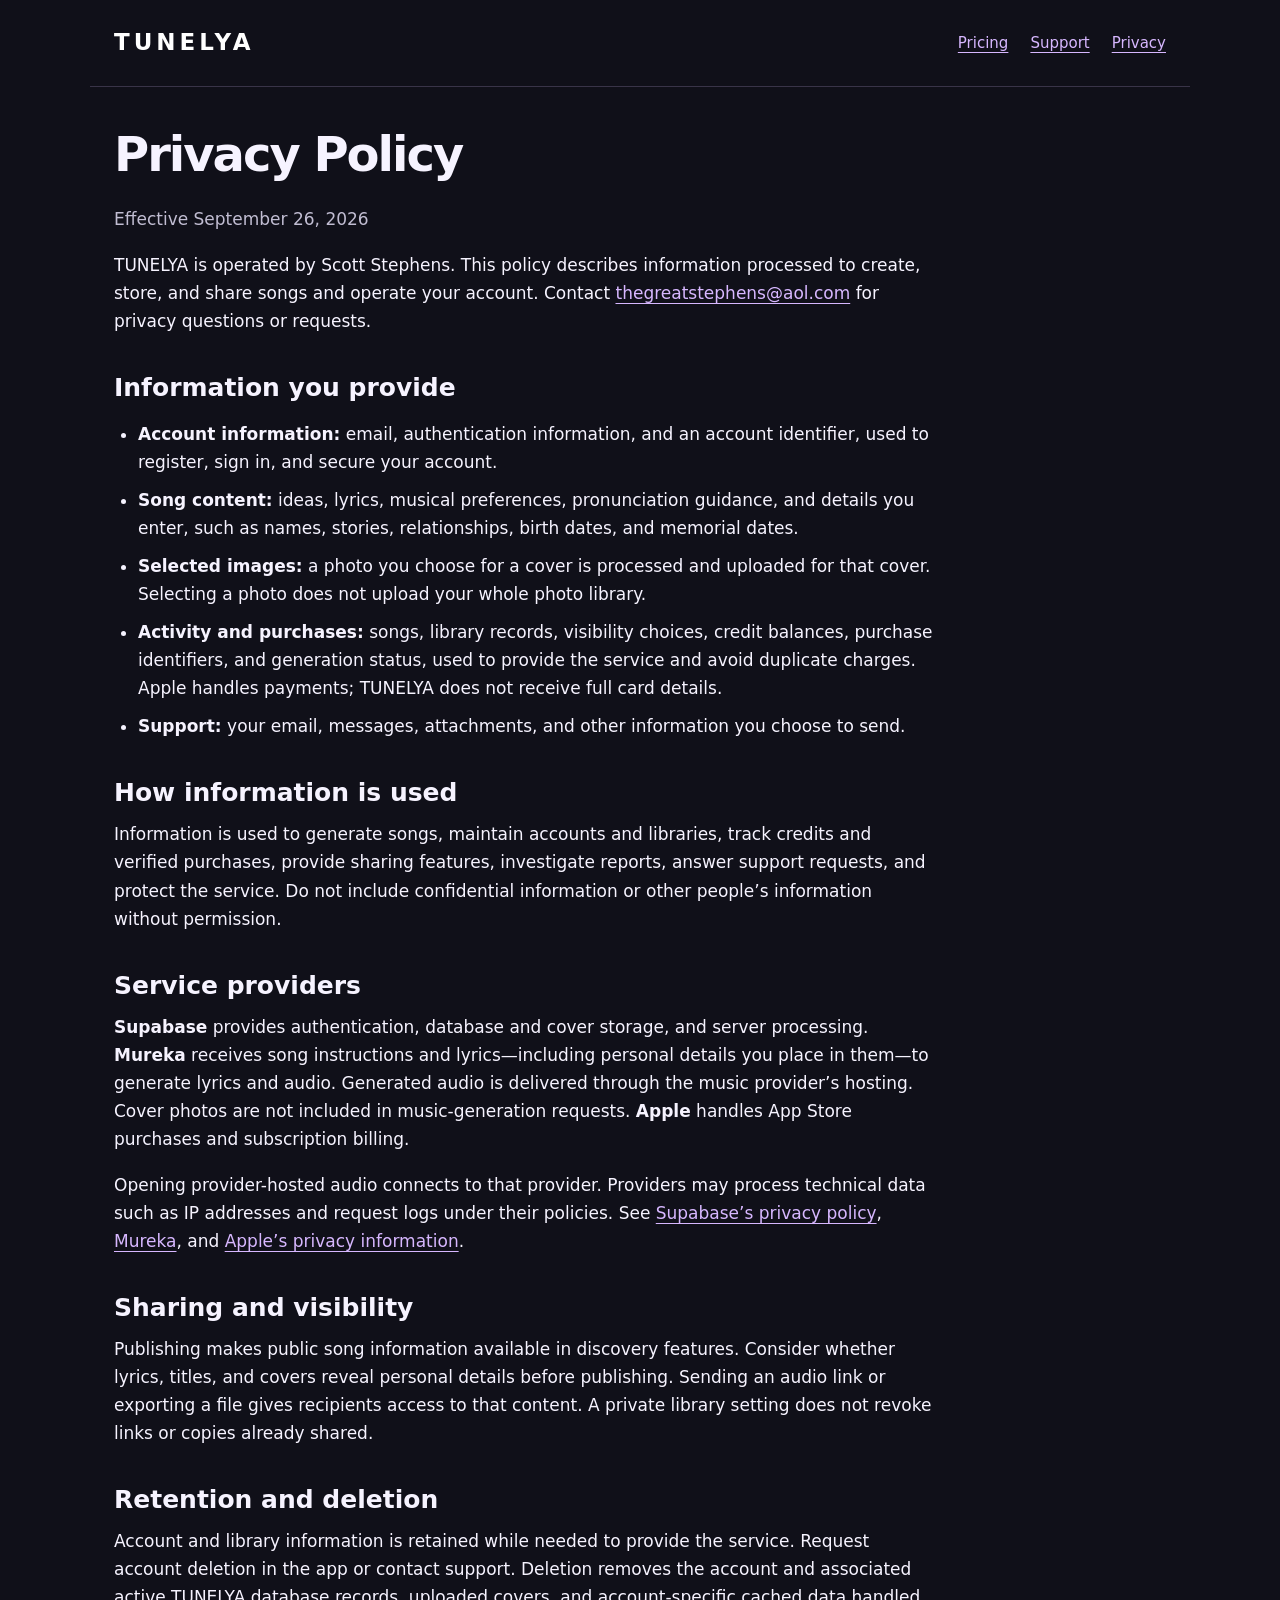
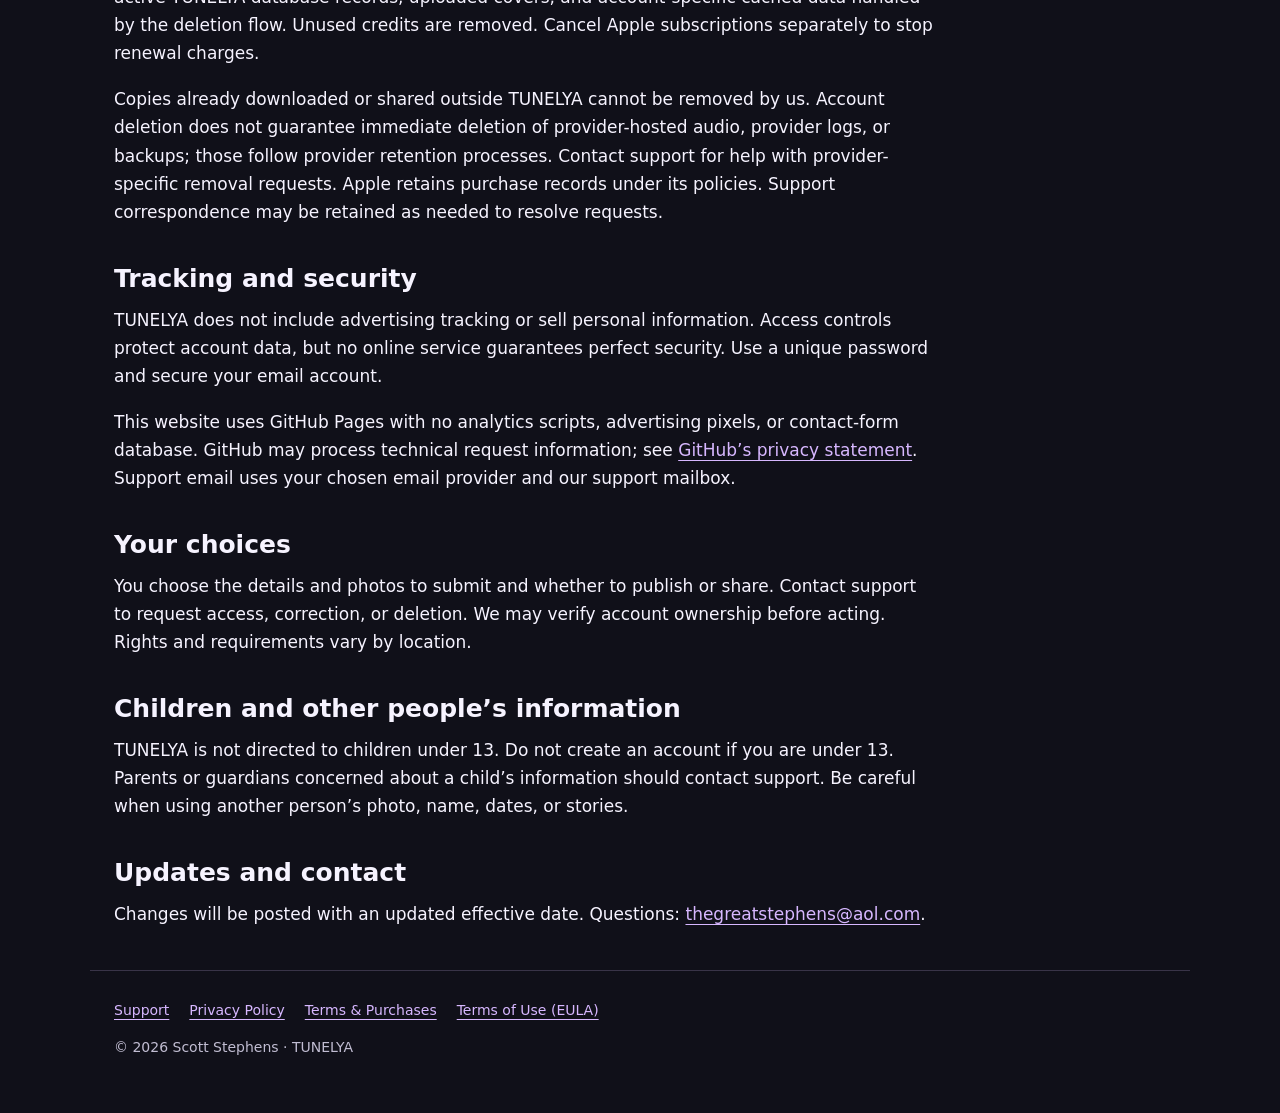
==== privacy.html @ 78f5f085 "Add TUNELYA privacy.html" ====
<!doctype html><html lang="en"><head><meta charset="utf-8"><meta name="viewport" content="width=device-width,initial-scale=1"><meta name="theme-color" content="#101019"><meta name="description" content="TUNELYA personal AI songs, launch plans, support and privacy information."><title>Privacy Policy | TUNELYA</title><link rel="stylesheet" href="styles.css"></head><body><header><a class="brand" href="./">TUNELYA</a><nav aria-label="Main navigation"><a href="./#pricing">Pricing</a><a href="support.html">Support</a><a href="privacy.html">Privacy</a></nav></header><main><div class="document"><h1>Privacy Policy</h1><p class="muted">Effective September 26, 2026</p><p>TUNELYA is operated by Scott Stephens. This policy describes information processed to create, store, and share songs and operate your account. Contact <a href="mailto:thegreatstephens@aol.com?subject=TUNELYA%20Support">thegreatstephens@aol.com</a> for privacy questions or requests.</p>
<h2>Information you provide</h2><ul><li><strong>Account information:</strong> email, authentication information, and an account identifier, used to register, sign in, and secure your account.</li><li><strong>Song content:</strong> ideas, lyrics, musical preferences, pronunciation guidance, and details you enter, such as names, stories, relationships, birth dates, and memorial dates.</li><li><strong>Selected images:</strong> a photo you choose for a cover is processed and uploaded for that cover. Selecting a photo does not upload your whole photo library.</li><li><strong>Activity and purchases:</strong> songs, library records, visibility choices, credit balances, purchase identifiers, and generation status, used to provide the service and avoid duplicate charges. Apple handles payments; TUNELYA does not receive full card details.</li><li><strong>Support:</strong> your email, messages, attachments, and other information you choose to send.</li></ul>
<h2>How information is used</h2><p>Information is used to generate songs, maintain accounts and libraries, track credits and verified purchases, provide sharing features, investigate reports, answer support requests, and protect the service. Do not include confidential information or other people’s information without permission.</p>
<h2>Service providers</h2><p><strong>Supabase</strong> provides authentication, database and cover storage, and server processing. <strong>Mureka</strong> receives song instructions and lyrics—including personal details you place in them—to generate lyrics and audio. Generated audio is delivered through the music provider’s hosting. Cover photos are not included in music-generation requests. <strong>Apple</strong> handles App Store purchases and subscription billing.</p><p>Opening provider-hosted audio connects to that provider. Providers may process technical data such as IP addresses and request logs under their policies. See <a href="https://supabase.com/privacy">Supabase’s privacy policy</a>, <a href="https://www.mureka.ai/">Mureka</a>, and <a href="https://www.apple.com/legal/privacy/">Apple’s privacy information</a>.</p>
<h2>Sharing and visibility</h2><p>Publishing makes public song information available in discovery features. Consider whether lyrics, titles, and covers reveal personal details before publishing. Sending an audio link or exporting a file gives recipients access to that content. A private library setting does not revoke links or copies already shared.</p>
<h2>Retention and deletion</h2><p>Account and library information is retained while needed to provide the service. Request account deletion in the app or contact support. Deletion removes the account and associated active TUNELYA database records, uploaded covers, and account-specific cached data handled by the deletion flow. Unused credits are removed. Cancel Apple subscriptions separately to stop renewal charges.</p><p>Copies already downloaded or shared outside TUNELYA cannot be removed by us. Account deletion does not guarantee immediate deletion of provider-hosted audio, provider logs, or backups; those follow provider retention processes. Contact support for help with provider-specific removal requests. Apple retains purchase records under its policies. Support correspondence may be retained as needed to resolve requests.</p>
<h2>Tracking and security</h2><p>TUNELYA does not include advertising tracking or sell personal information. Access controls protect account data, but no online service guarantees perfect security. Use a unique password and secure your email account.</p><p>This website uses GitHub Pages with no analytics scripts, advertising pixels, or contact-form database. GitHub may process technical request information; see <a href="https://docs.github.com/en/site-policy/privacy-policies/github-general-privacy-statement">GitHub’s privacy statement</a>. Support email uses your chosen email provider and our support mailbox.</p>
<h2>Your choices</h2><p>You choose the details and photos to submit and whether to publish or share. Contact support to request access, correction, or deletion. We may verify account ownership before acting. Rights and requirements vary by location.</p>
<h2>Children and other people’s information</h2><p>TUNELYA is not directed to children under 13. Do not create an account if you are under 13. Parents or guardians concerned about a child’s information should contact support. Be careful when using another person’s photo, name, dates, or stories.</p>
<h2>Updates and contact</h2><p>Changes will be posted with an updated effective date. Questions: <a href="mailto:thegreatstephens@aol.com?subject=TUNELYA%20Support">thegreatstephens@aol.com</a>.</p></div></main><footer><div class="footer-links"><a href="support.html">Support</a><a href="privacy.html">Privacy Policy</a><a href="terms.html">Terms &amp; Purchases</a><a href="https://www.apple.com/legal/internet-services/itunes/dev/stdeula/">Terms of Use (EULA)</a></div><p>© 2026 Scott Stephens · TUNELYA</p></footer></body></html>
---- styles.css ----
:root{color-scheme:dark;--bg:#101019;--panel:#1b1b2a;--ink:#f6f3ff;--muted:#c1bdd2;--accent:#d7b7ff;--line:#393448}*{box-sizing:border-box}html{scroll-behavior:smooth}body{margin:0;background:var(--bg);color:var(--ink);font:17px/1.65 system-ui,-apple-system,BlinkMacSystemFont,"Segoe UI",sans-serif}a{color:var(--accent);text-underline-offset:4px}a:hover{color:#fff}a:focus-visible,summary:focus-visible{outline:3px solid #e3c58c;outline-offset:5px}header,main,footer{max-width:1100px;margin:auto;padding:24px}header{display:flex;align-items:center;justify-content:space-between;gap:20px;flex-wrap:wrap;border-bottom:1px solid var(--line)}.brand{font-size:23px;font-weight:850;letter-spacing:4px;text-decoration:none;color:#fff}nav{display:flex;gap:22px;flex-wrap:wrap}nav a{font-size:15px}.hero{padding:72px 0 48px;max-width:820px}.eyebrow{color:#e3c58c;text-transform:uppercase;letter-spacing:2px;font-size:13px;font-weight:750}h1{font-size:clamp(38px,7vw,76px);line-height:1.08;letter-spacing:-2px;margin:18px 0 24px}h2{font-size:clamp(25px,4vw,36px);line-height:1.2;margin:0 0 18px}h3{margin:0 0 10px;font-size:22px}p{margin:0 0 18px}.lead{font-size:21px;color:var(--muted);max-width:720px}.button{display:inline-block;padding:13px 23px;background:var(--accent);border-radius:9px;color:#21132e;font-weight:750;text-decoration:none;margin:8px 12px 8px 0}.button:hover{background:#ecd9ff;color:#21132e}.section{margin:40px 0 60px}.grid{display:grid;grid-template-columns:repeat(3,minmax(0,1fr));gap:18px}.card{border:1px solid var(--line);background:var(--panel);border-radius:16px;padding:26px}.card p:last-child{margin-bottom:0}.muted,.small{color:var(--muted)}.small{font-size:14px}.price{font-size:32px;font-weight:800;margin:8px 0}.price span{font-size:15px;font-weight:400;color:var(--muted)}.count{color:#e3c58c;font-weight:750}.note{border-left:3px solid #e3c58c;padding:12px 20px;background:#201e2a;margin:24px 0}details{border-bottom:1px solid var(--line);padding:18px 0}summary{cursor:pointer;font-weight:700}details p{margin:15px 0 0}.document{max-width:820px}.document h1{font-size:48px}.document h2{font-size:25px;margin:38px 0 12px}.document ul{padding-left:24px}.document li{margin:10px 0}footer{border-top:1px solid var(--line);font-size:14px;color:var(--muted);padding-top:28px;padding-bottom:36px}.footer-links{display:flex;gap:20px;flex-wrap:wrap;margin-bottom:14px}@media(max-width:720px){.grid{grid-template-columns:1fr}.hero{padding:42px 0 24px}header,main,footer{padding-left:20px;padding-right:20px}nav{gap:15px}.document h1{font-size:38px;letter-spacing:-1px}}@media(prefers-reduced-motion:reduce){html{scroll-behavior:auto}}
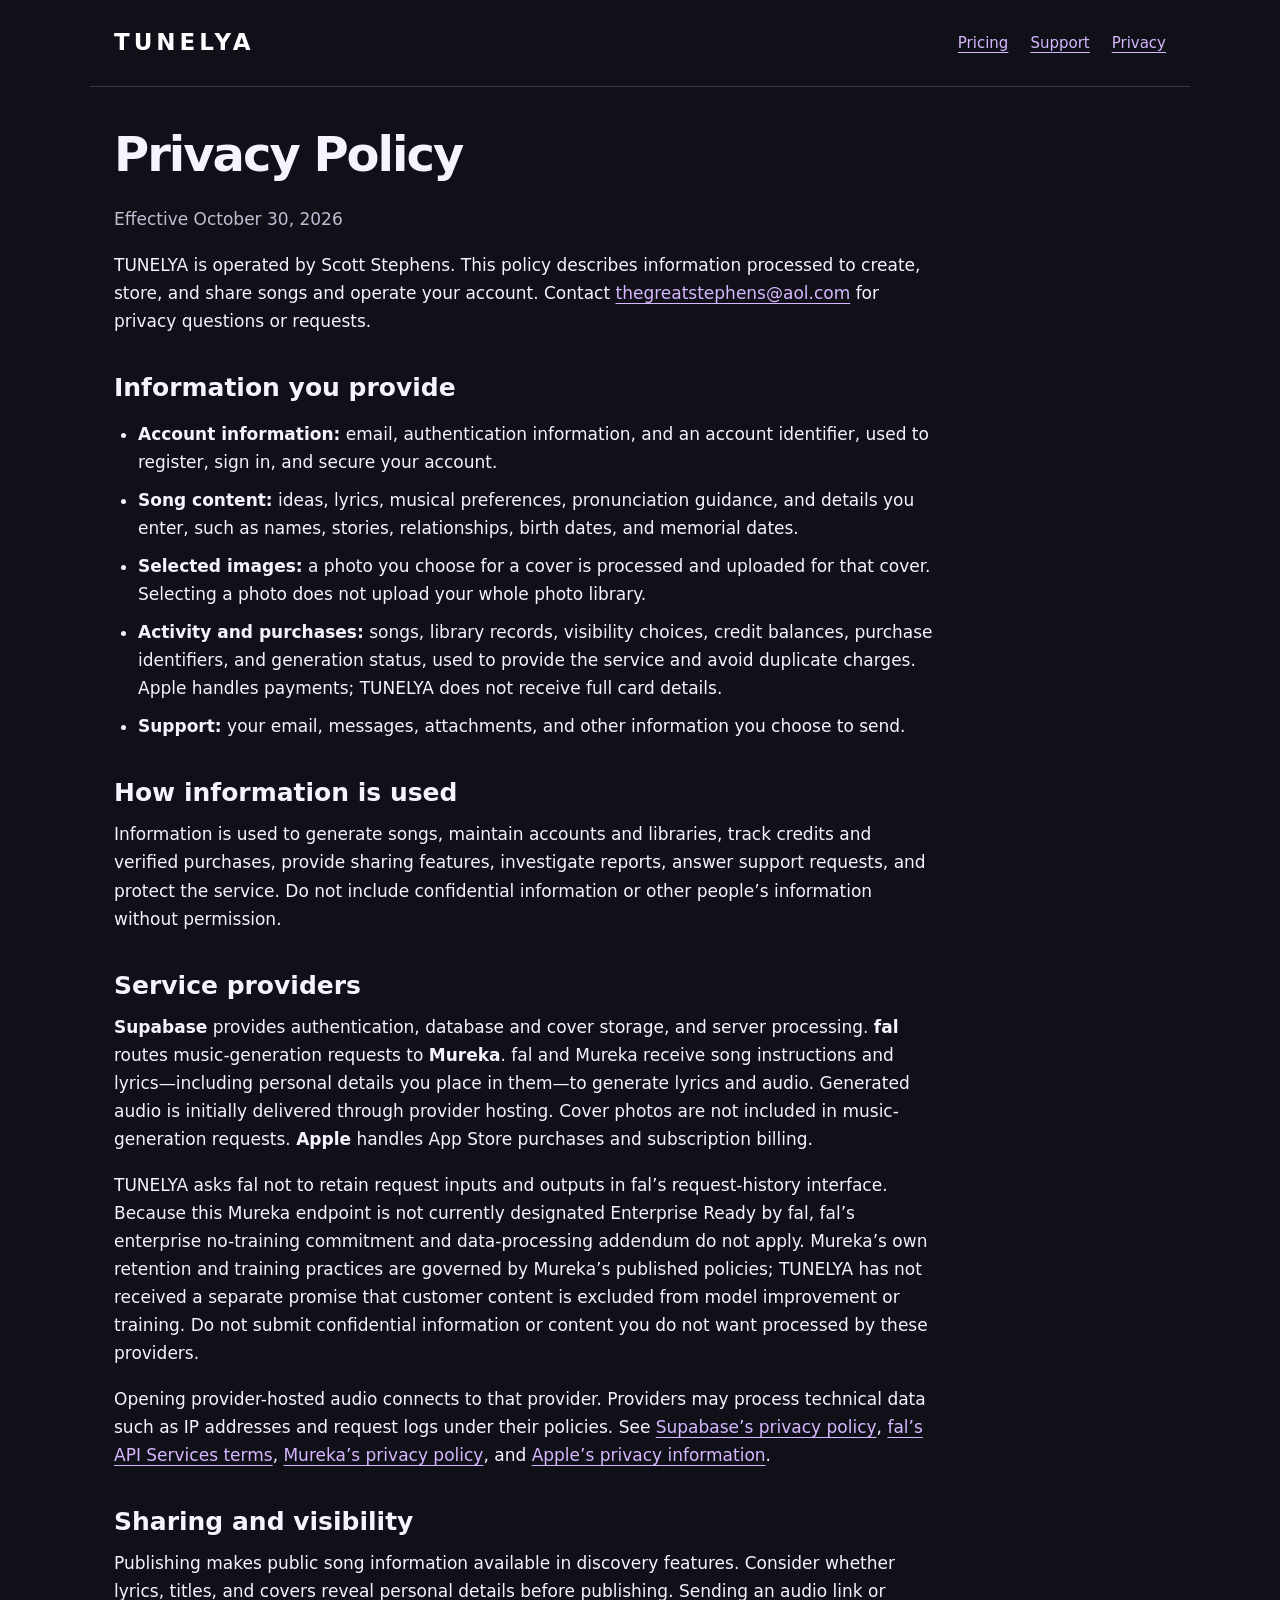
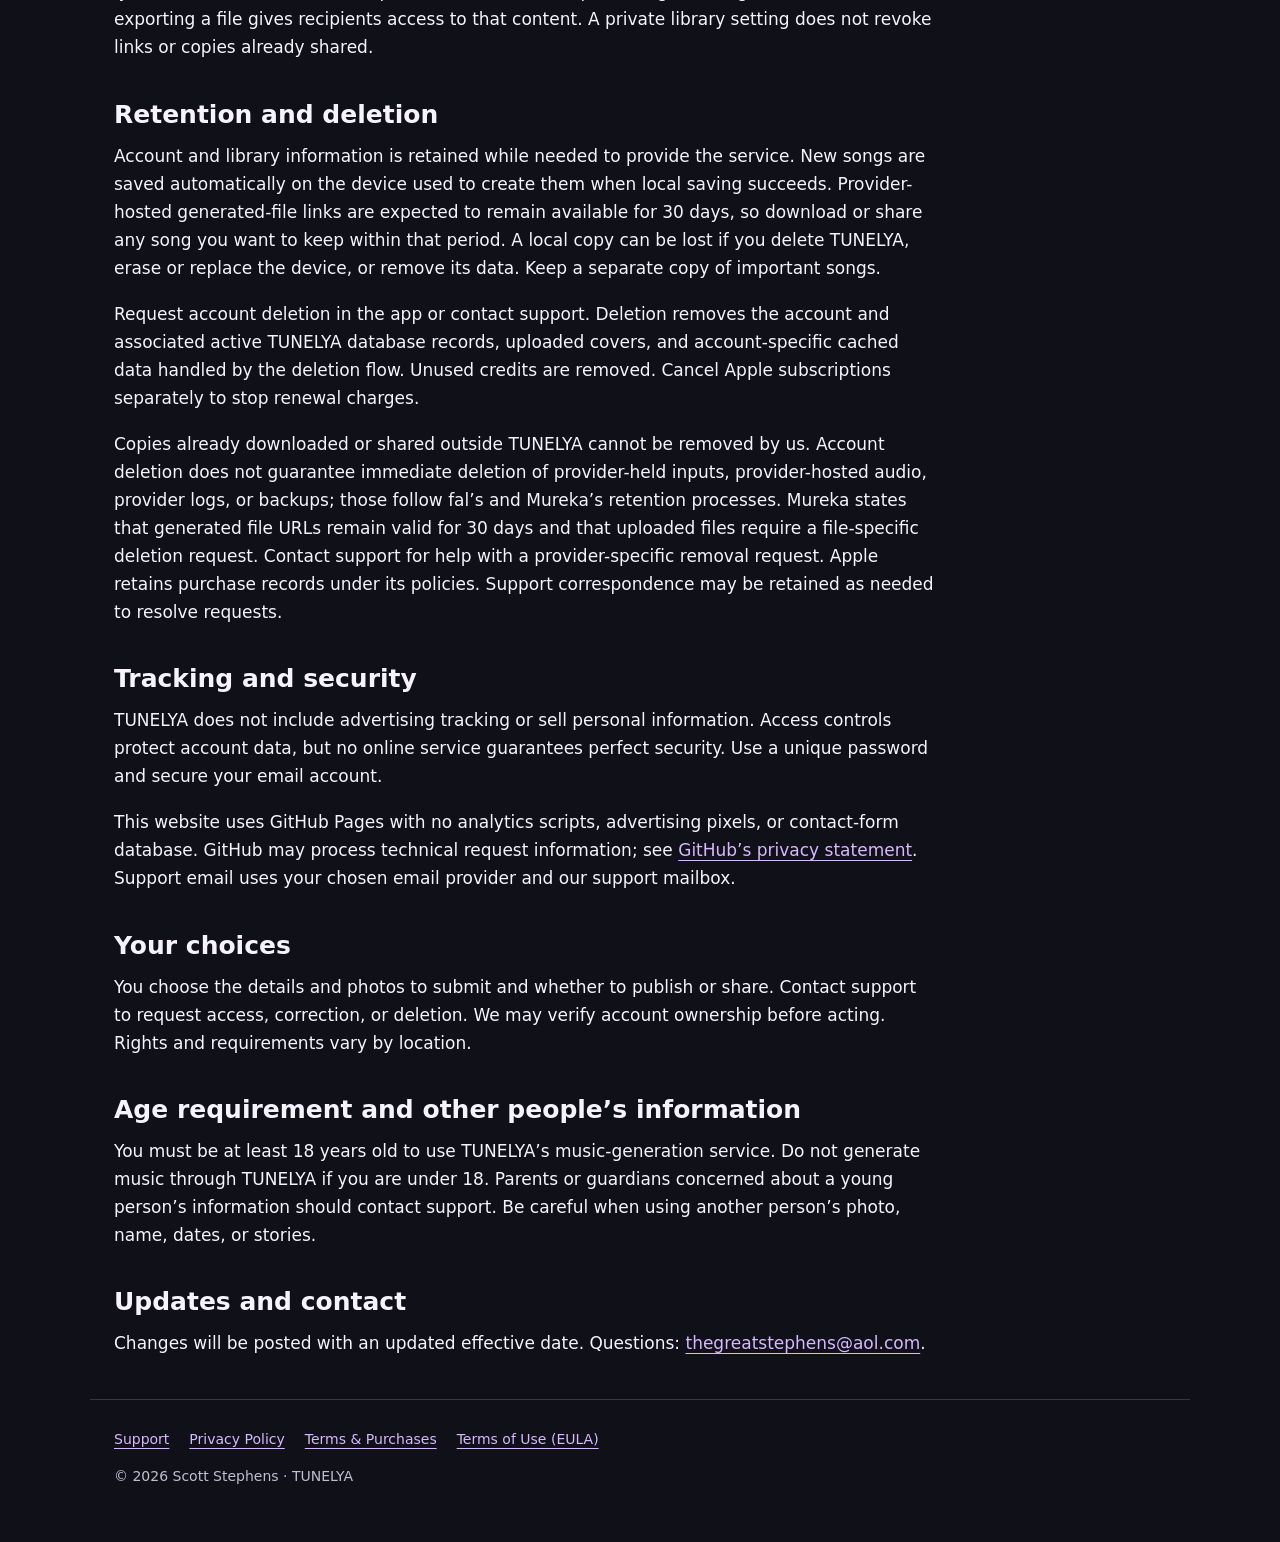
==== commit 9dc579ed: "Update TUNELYA generation privacy and retention terms" ====
--- a/privacy.html
+++ b/privacy.html
@@ -1,10 +1,10 @@
-<!doctype html><html lang="en"><head><meta charset="utf-8"><meta name="viewport" content="width=device-width,initial-scale=1"><meta name="theme-color" content="#101019"><meta name="description" content="TUNELYA personal AI songs, launch plans, support and privacy information."><title>Privacy Policy | TUNELYA</title><link rel="stylesheet" href="styles.css"></head><body><header><a class="brand" href="./">TUNELYA</a><nav aria-label="Main navigation"><a href="./#pricing">Pricing</a><a href="support.html">Support</a><a href="privacy.html">Privacy</a></nav></header><main><div class="document"><h1>Privacy Policy</h1><p class="muted">Effective September 26, 2026</p><p>TUNELYA is operated by Scott Stephens. This policy describes information processed to create, store, and share songs and operate your account. Contact <a href="mailto:thegreatstephens@aol.com?subject=TUNELYA%20Support">thegreatstephens@aol.com</a> for privacy questions or requests.</p>
+<!doctype html><html lang="en"><head><meta charset="utf-8"><meta name="viewport" content="width=device-width,initial-scale=1"><meta name="theme-color" content="#101019"><meta name="description" content="TUNELYA personal AI songs, launch plans, support and privacy information."><title>Privacy Policy | TUNELYA</title><link rel="stylesheet" href="styles.css"></head><body><header><a class="brand" href="./">TUNELYA</a><nav aria-label="Main navigation"><a href="./#pricing">Pricing</a><a href="support.html">Support</a><a href="privacy.html">Privacy</a></nav></header><main><div class="document"><h1>Privacy Policy</h1><p class="muted">Effective October 30, 2026</p><p>TUNELYA is operated by Scott Stephens. This policy describes information processed to create, store, and share songs and operate your account. Contact <a href="mailto:thegreatstephens@aol.com?subject=TUNELYA%20Support">thegreatstephens@aol.com</a> for privacy questions or requests.</p>
 <h2>Information you provide</h2><ul><li><strong>Account information:</strong> email, authentication information, and an account identifier, used to register, sign in, and secure your account.</li><li><strong>Song content:</strong> ideas, lyrics, musical preferences, pronunciation guidance, and details you enter, such as names, stories, relationships, birth dates, and memorial dates.</li><li><strong>Selected images:</strong> a photo you choose for a cover is processed and uploaded for that cover. Selecting a photo does not upload your whole photo library.</li><li><strong>Activity and purchases:</strong> songs, library records, visibility choices, credit balances, purchase identifiers, and generation status, used to provide the service and avoid duplicate charges. Apple handles payments; TUNELYA does not receive full card details.</li><li><strong>Support:</strong> your email, messages, attachments, and other information you choose to send.</li></ul>
 <h2>How information is used</h2><p>Information is used to generate songs, maintain accounts and libraries, track credits and verified purchases, provide sharing features, investigate reports, answer support requests, and protect the service. Do not include confidential information or other people’s information without permission.</p>
-<h2>Service providers</h2><p><strong>Supabase</strong> provides authentication, database and cover storage, and server processing. <strong>Mureka</strong> receives song instructions and lyrics—including personal details you place in them—to generate lyrics and audio. Generated audio is delivered through the music provider’s hosting. Cover photos are not included in music-generation requests. <strong>Apple</strong> handles App Store purchases and subscription billing.</p><p>Opening provider-hosted audio connects to that provider. Providers may process technical data such as IP addresses and request logs under their policies. See <a href="https://supabase.com/privacy">Supabase’s privacy policy</a>, <a href="https://www.mureka.ai/">Mureka</a>, and <a href="https://www.apple.com/legal/privacy/">Apple’s privacy information</a>.</p>
+<h2>Service providers</h2><p><strong>Supabase</strong> provides authentication, database and cover storage, and server processing. <strong>fal</strong> routes music-generation requests to <strong>Mureka</strong>. fal and Mureka receive song instructions and lyrics—including personal details you place in them—to generate lyrics and audio. Generated audio is initially delivered through provider hosting. Cover photos are not included in music-generation requests. <strong>Apple</strong> handles App Store purchases and subscription billing.</p><p>TUNELYA asks fal not to retain request inputs and outputs in fal’s request-history interface. Because this Mureka endpoint is not currently designated Enterprise Ready by fal, fal’s enterprise no-training commitment and data-processing addendum do not apply. Mureka’s own retention and training practices are governed by Mureka’s published policies; TUNELYA has not received a separate promise that customer content is excluded from model improvement or training. Do not submit confidential information or content you do not want processed by these providers.</p><p>Opening provider-hosted audio connects to that provider. Providers may process technical data such as IP addresses and request logs under their policies. See <a href="https://supabase.com/privacy">Supabase’s privacy policy</a>, <a href="https://fal.ai/legal/api-services">fal’s API Services terms</a>, <a href="https://platform.mureka.ai/privacy_policy.pdf">Mureka’s privacy policy</a>, and <a href="https://www.apple.com/legal/privacy/">Apple’s privacy information</a>.</p>
 <h2>Sharing and visibility</h2><p>Publishing makes public song information available in discovery features. Consider whether lyrics, titles, and covers reveal personal details before publishing. Sending an audio link or exporting a file gives recipients access to that content. A private library setting does not revoke links or copies already shared.</p>
-<h2>Retention and deletion</h2><p>Account and library information is retained while needed to provide the service. Request account deletion in the app or contact support. Deletion removes the account and associated active TUNELYA database records, uploaded covers, and account-specific cached data handled by the deletion flow. Unused credits are removed. Cancel Apple subscriptions separately to stop renewal charges.</p><p>Copies already downloaded or shared outside TUNELYA cannot be removed by us. Account deletion does not guarantee immediate deletion of provider-hosted audio, provider logs, or backups; those follow provider retention processes. Contact support for help with provider-specific removal requests. Apple retains purchase records under its policies. Support correspondence may be retained as needed to resolve requests.</p>
+<h2>Retention and deletion</h2><p>Account and library information is retained while needed to provide the service. New songs are saved automatically on the device used to create them when local saving succeeds. Provider-hosted generated-file links are expected to remain available for 30 days, so download or share any song you want to keep within that period. A local copy can be lost if you delete TUNELYA, erase or replace the device, or remove its data. Keep a separate copy of important songs.</p><p>Request account deletion in the app or contact support. Deletion removes the account and associated active TUNELYA database records, uploaded covers, and account-specific cached data handled by the deletion flow. Unused credits are removed. Cancel Apple subscriptions separately to stop renewal charges.</p><p>Copies already downloaded or shared outside TUNELYA cannot be removed by us. Account deletion does not guarantee immediate deletion of provider-held inputs, provider-hosted audio, provider logs, or backups; those follow fal’s and Mureka’s retention processes. Mureka states that generated file URLs remain valid for 30 days and that uploaded files require a file-specific deletion request. Contact support for help with a provider-specific removal request. Apple retains purchase records under its policies. Support correspondence may be retained as needed to resolve requests.</p>
 <h2>Tracking and security</h2><p>TUNELYA does not include advertising tracking or sell personal information. Access controls protect account data, but no online service guarantees perfect security. Use a unique password and secure your email account.</p><p>This website uses GitHub Pages with no analytics scripts, advertising pixels, or contact-form database. GitHub may process technical request information; see <a href="https://docs.github.com/en/site-policy/privacy-policies/github-general-privacy-statement">GitHub’s privacy statement</a>. Support email uses your chosen email provider and our support mailbox.</p>
 <h2>Your choices</h2><p>You choose the details and photos to submit and whether to publish or share. Contact support to request access, correction, or deletion. We may verify account ownership before acting. Rights and requirements vary by location.</p>
-<h2>Children and other people’s information</h2><p>TUNELYA is not directed to children under 13. Do not create an account if you are under 13. Parents or guardians concerned about a child’s information should contact support. Be careful when using another person’s photo, name, dates, or stories.</p>
-<h2>Updates and contact</h2><p>Changes will be posted with an updated effective date. Questions: <a href="mailto:thegreatstephens@aol.com?subject=TUNELYA%20Support">thegreatstephens@aol.com</a>.</p></div></main><footer><div class="footer-links"><a href="support.html">Support</a><a href="privacy.html">Privacy Policy</a><a href="terms.html">Terms &amp; Purchases</a><a href="https://www.apple.com/legal/internet-services/itunes/dev/stdeula/">Terms of Use (EULA)</a></div><p>© 2026 Scott Stephens · TUNELYA</p></footer></body></html>+<h2>Age requirement and other people’s information</h2><p>You must be at least 18 years old to use TUNELYA’s music-generation service. Do not generate music through TUNELYA if you are under 18. Parents or guardians concerned about a young person’s information should contact support. Be careful when using another person’s photo, name, dates, or stories.</p>
+<h2>Updates and contact</h2><p>Changes will be posted with an updated effective date. Questions: <a href="mailto:thegreatstephens@aol.com?subject=TUNELYA%20Support">thegreatstephens@aol.com</a>.</p></div></main><footer><div class="footer-links"><a href="support.html">Support</a><a href="privacy.html">Privacy Policy</a><a href="terms.html">Terms &amp; Purchases</a><a href="https://www.apple.com/legal/internet-services/itunes/dev/stdeula/">Terms of Use (EULA)</a></div><p>© 2026 Scott Stephens · TUNELYA</p></footer></body></html>
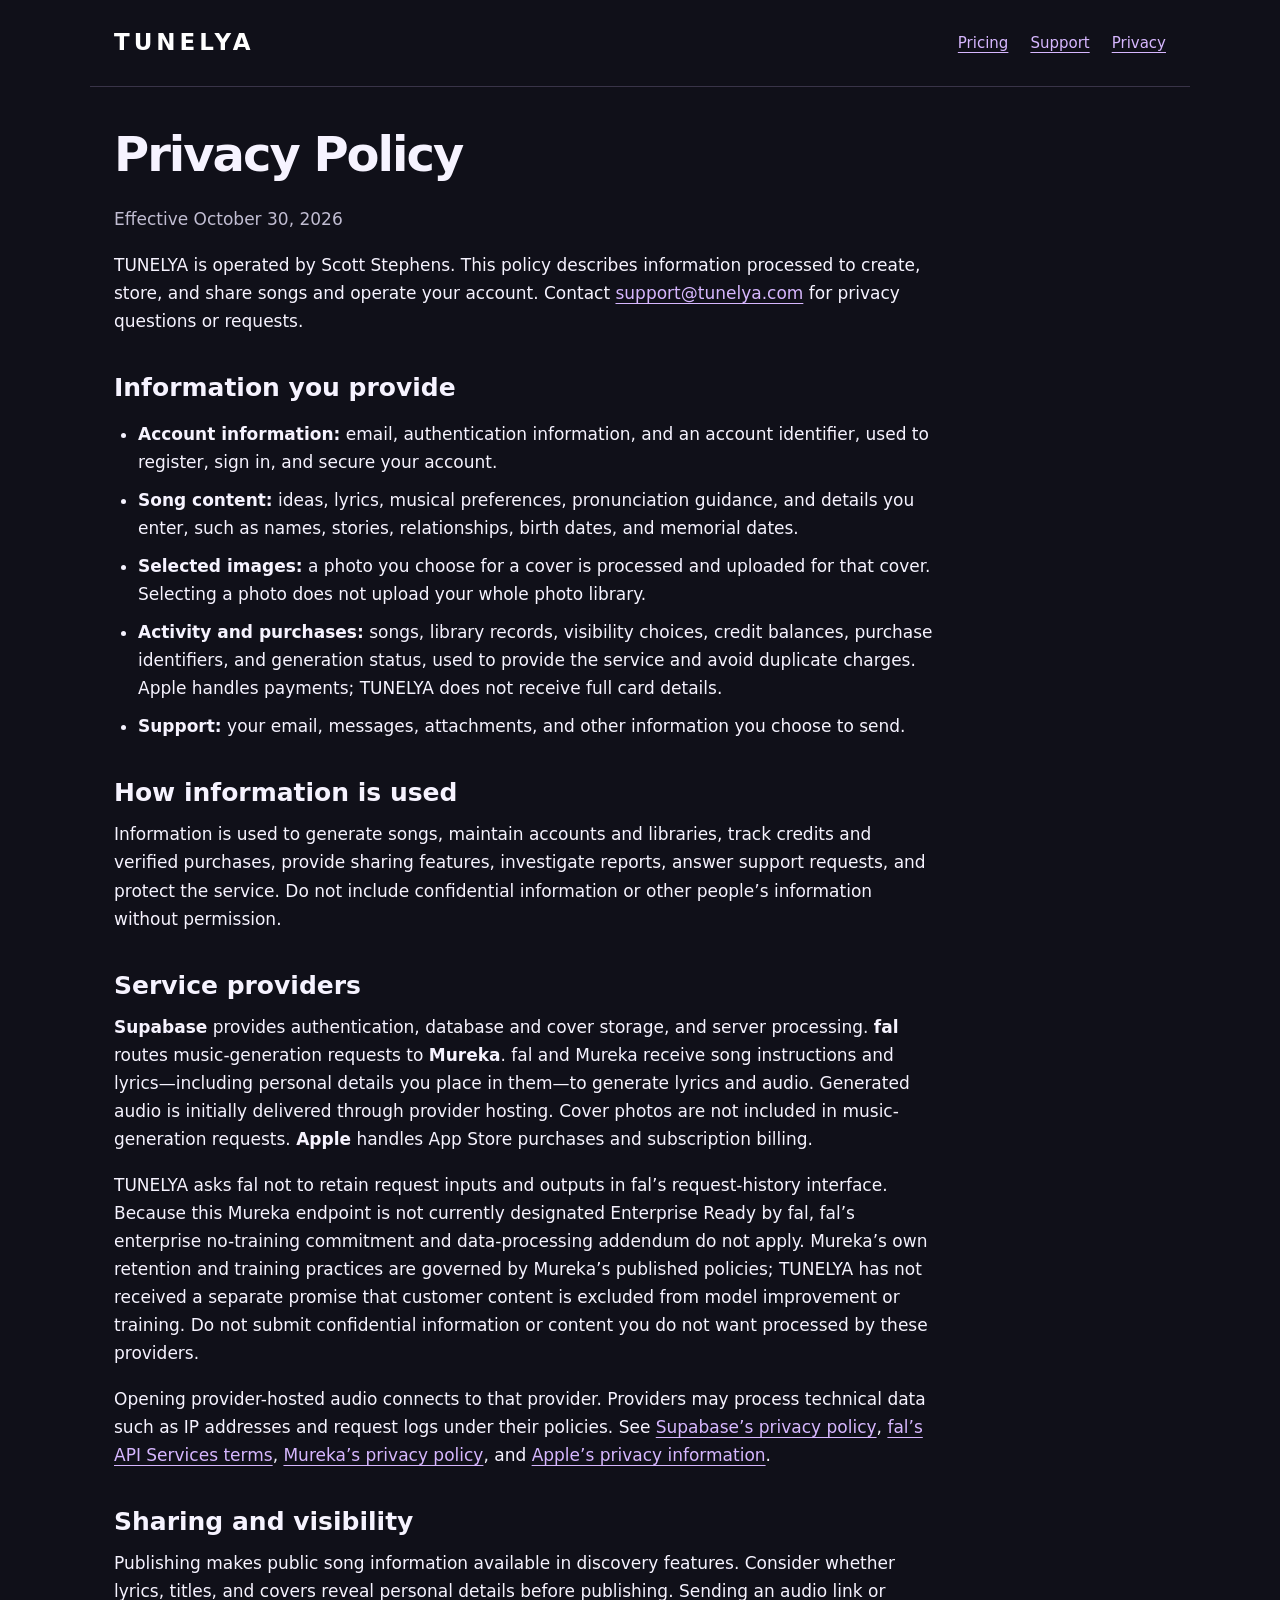
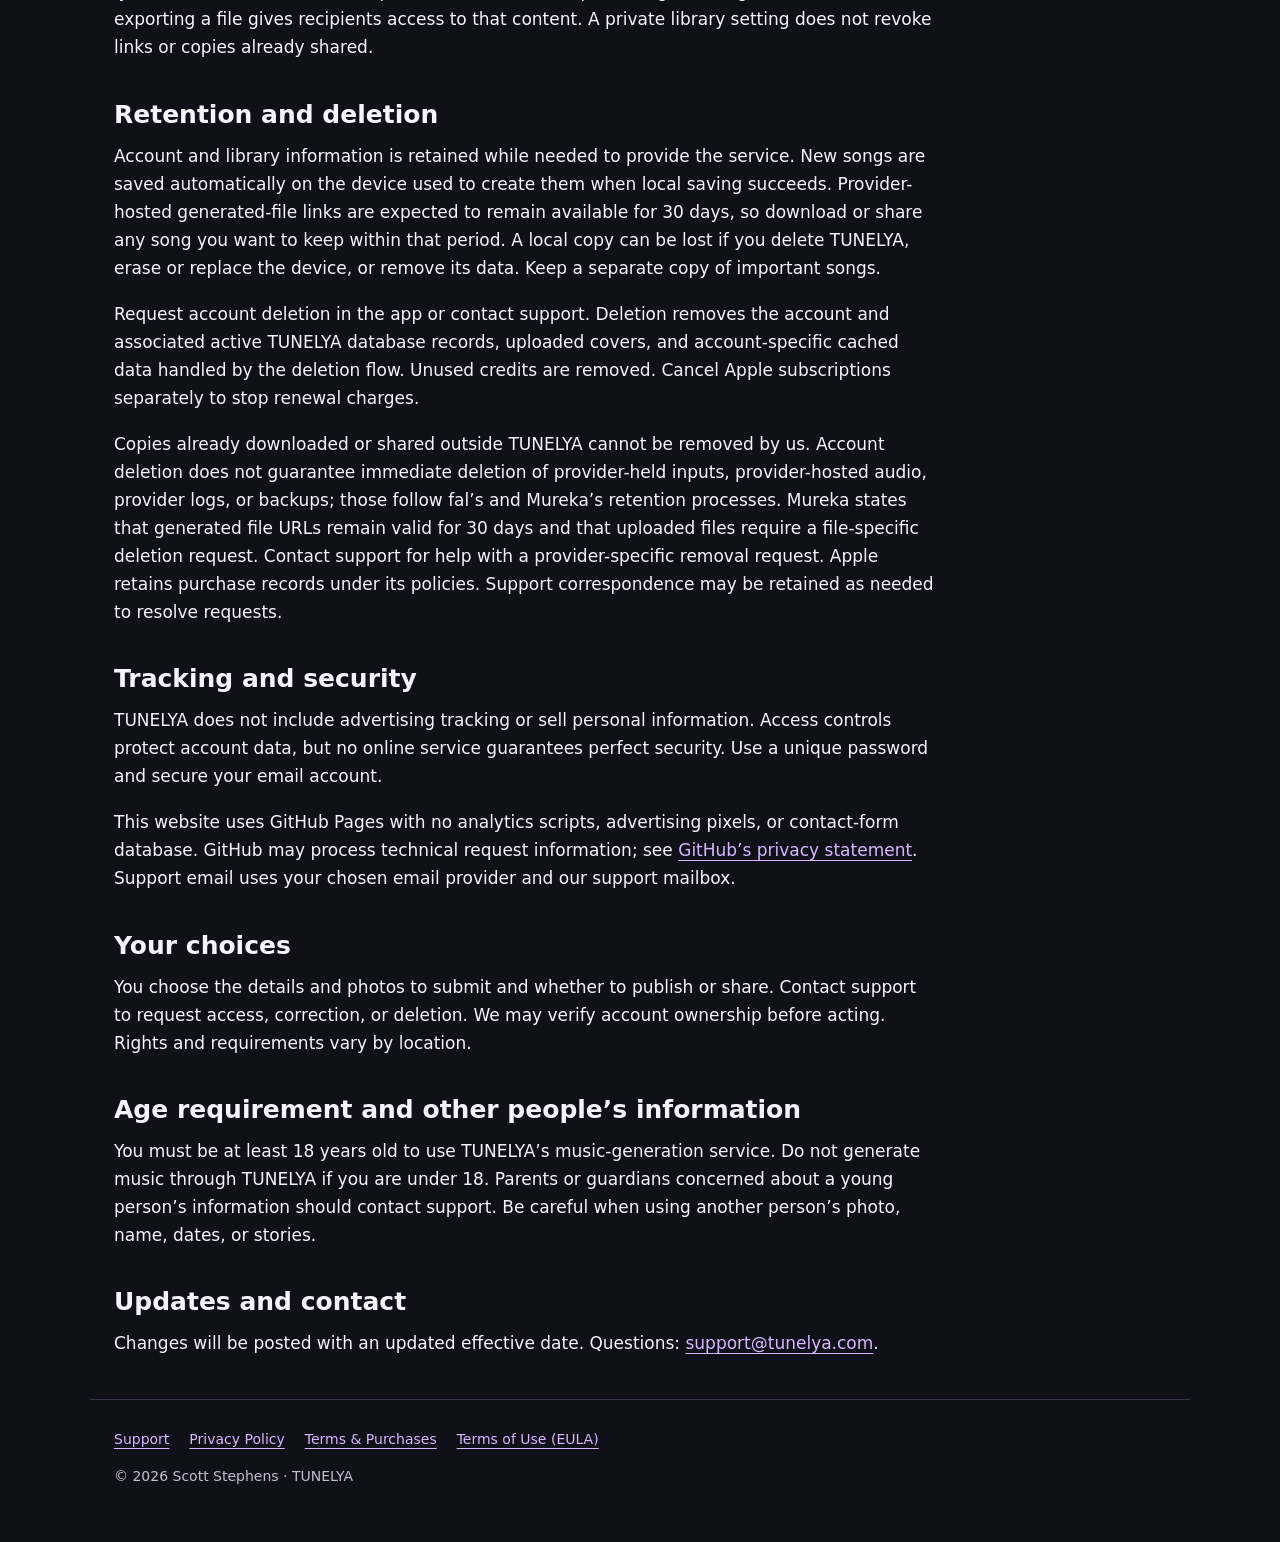
==== commit 45f2b643: "Use branded TUNELYA support email" ====
--- a/privacy.html
+++ b/privacy.html
@@ -1,4 +1,4 @@
-<!doctype html><html lang="en"><head><meta charset="utf-8"><meta name="viewport" content="width=device-width,initial-scale=1"><meta name="theme-color" content="#101019"><meta name="description" content="TUNELYA personal AI songs, launch plans, support and privacy information."><title>Privacy Policy | TUNELYA</title><link rel="stylesheet" href="styles.css"></head><body><header><a class="brand" href="./">TUNELYA</a><nav aria-label="Main navigation"><a href="./#pricing">Pricing</a><a href="support.html">Support</a><a href="privacy.html">Privacy</a></nav></header><main><div class="document"><h1>Privacy Policy</h1><p class="muted">Effective October 30, 2026</p><p>TUNELYA is operated by Scott Stephens. This policy describes information processed to create, store, and share songs and operate your account. Contact <a href="mailto:thegreatstephens@aol.com?subject=TUNELYA%20Support">thegreatstephens@aol.com</a> for privacy questions or requests.</p>
+<!doctype html><html lang="en"><head><meta charset="utf-8"><meta name="viewport" content="width=device-width,initial-scale=1"><meta name="theme-color" content="#101019"><meta name="description" content="TUNELYA personal AI songs, launch plans, support and privacy information."><title>Privacy Policy | TUNELYA</title><link rel="stylesheet" href="styles.css"></head><body><header><a class="brand" href="./">TUNELYA</a><nav aria-label="Main navigation"><a href="./#pricing">Pricing</a><a href="support.html">Support</a><a href="privacy.html">Privacy</a></nav></header><main><div class="document"><h1>Privacy Policy</h1><p class="muted">Effective October 30, 2026</p><p>TUNELYA is operated by Scott Stephens. This policy describes information processed to create, store, and share songs and operate your account. Contact <a href="mailto:support@tunelya.com?subject=TUNELYA%20Support">support@tunelya.com</a> for privacy questions or requests.</p>
 <h2>Information you provide</h2><ul><li><strong>Account information:</strong> email, authentication information, and an account identifier, used to register, sign in, and secure your account.</li><li><strong>Song content:</strong> ideas, lyrics, musical preferences, pronunciation guidance, and details you enter, such as names, stories, relationships, birth dates, and memorial dates.</li><li><strong>Selected images:</strong> a photo you choose for a cover is processed and uploaded for that cover. Selecting a photo does not upload your whole photo library.</li><li><strong>Activity and purchases:</strong> songs, library records, visibility choices, credit balances, purchase identifiers, and generation status, used to provide the service and avoid duplicate charges. Apple handles payments; TUNELYA does not receive full card details.</li><li><strong>Support:</strong> your email, messages, attachments, and other information you choose to send.</li></ul>
 <h2>How information is used</h2><p>Information is used to generate songs, maintain accounts and libraries, track credits and verified purchases, provide sharing features, investigate reports, answer support requests, and protect the service. Do not include confidential information or other people’s information without permission.</p>
 <h2>Service providers</h2><p><strong>Supabase</strong> provides authentication, database and cover storage, and server processing. <strong>fal</strong> routes music-generation requests to <strong>Mureka</strong>. fal and Mureka receive song instructions and lyrics—including personal details you place in them—to generate lyrics and audio. Generated audio is initially delivered through provider hosting. Cover photos are not included in music-generation requests. <strong>Apple</strong> handles App Store purchases and subscription billing.</p><p>TUNELYA asks fal not to retain request inputs and outputs in fal’s request-history interface. Because this Mureka endpoint is not currently designated Enterprise Ready by fal, fal’s enterprise no-training commitment and data-processing addendum do not apply. Mureka’s own retention and training practices are governed by Mureka’s published policies; TUNELYA has not received a separate promise that customer content is excluded from model improvement or training. Do not submit confidential information or content you do not want processed by these providers.</p><p>Opening provider-hosted audio connects to that provider. Providers may process technical data such as IP addresses and request logs under their policies. See <a href="https://supabase.com/privacy">Supabase’s privacy policy</a>, <a href="https://fal.ai/legal/api-services">fal’s API Services terms</a>, <a href="https://platform.mureka.ai/privacy_policy.pdf">Mureka’s privacy policy</a>, and <a href="https://www.apple.com/legal/privacy/">Apple’s privacy information</a>.</p>
@@ -7,4 +7,4 @@
 <h2>Tracking and security</h2><p>TUNELYA does not include advertising tracking or sell personal information. Access controls protect account data, but no online service guarantees perfect security. Use a unique password and secure your email account.</p><p>This website uses GitHub Pages with no analytics scripts, advertising pixels, or contact-form database. GitHub may process technical request information; see <a href="https://docs.github.com/en/site-policy/privacy-policies/github-general-privacy-statement">GitHub’s privacy statement</a>. Support email uses your chosen email provider and our support mailbox.</p>
 <h2>Your choices</h2><p>You choose the details and photos to submit and whether to publish or share. Contact support to request access, correction, or deletion. We may verify account ownership before acting. Rights and requirements vary by location.</p>
 <h2>Age requirement and other people’s information</h2><p>You must be at least 18 years old to use TUNELYA’s music-generation service. Do not generate music through TUNELYA if you are under 18. Parents or guardians concerned about a young person’s information should contact support. Be careful when using another person’s photo, name, dates, or stories.</p>
-<h2>Updates and contact</h2><p>Changes will be posted with an updated effective date. Questions: <a href="mailto:thegreatstephens@aol.com?subject=TUNELYA%20Support">thegreatstephens@aol.com</a>.</p></div></main><footer><div class="footer-links"><a href="support.html">Support</a><a href="privacy.html">Privacy Policy</a><a href="terms.html">Terms &amp; Purchases</a><a href="https://www.apple.com/legal/internet-services/itunes/dev/stdeula/">Terms of Use (EULA)</a></div><p>© 2026 Scott Stephens · TUNELYA</p></footer></body></html>
+<h2>Updates and contact</h2><p>Changes will be posted with an updated effective date. Questions: <a href="mailto:support@tunelya.com?subject=TUNELYA%20Support">support@tunelya.com</a>.</p></div></main><footer><div class="footer-links"><a href="support.html">Support</a><a href="privacy.html">Privacy Policy</a><a href="terms.html">Terms &amp; Purchases</a><a href="https://www.apple.com/legal/internet-services/itunes/dev/stdeula/">Terms of Use (EULA)</a></div><p>© 2026 Scott Stephens · TUNELYA</p></footer></body></html>
